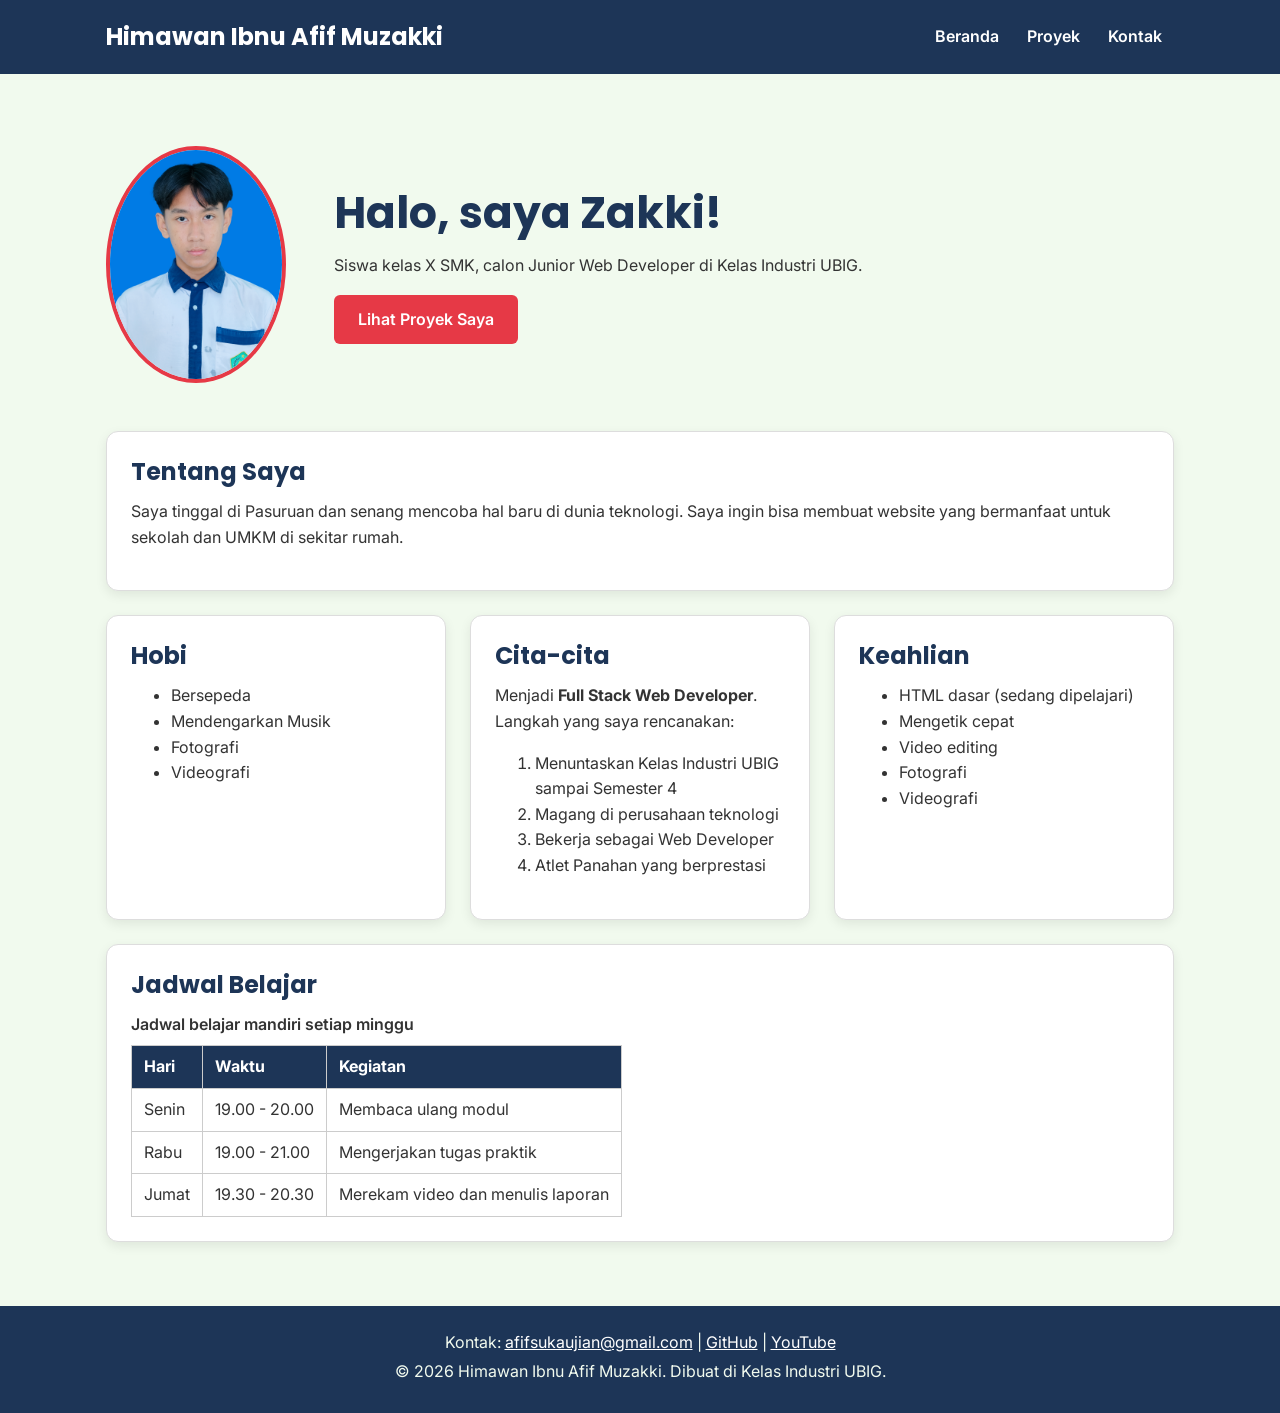
==== index.html @ b1a0d75b "feat: portofolio v1" ====
<!DOCTYPE html>
<html lang="id">
<head>
  <meta charset="UTF-8">
  <meta name="viewport" content="width=device-width, initial-scale=1.0">
  <title>Himawan Ibnu Afif Muzakki | Beranda</title>
  <link rel="preconnect" href="https://fonts.googleapis.com">
  <link rel="preconnect" href="https://fonts.gstatic.com" crossorigin>
  <link href="https://fonts.googleapis.com/css2?family=Inter:wght@400;600&family=Poppins:wght@600;700&display=swap" rel="stylesheet">
  <link rel="stylesheet" href="css/style.css">
</head>
<body>
  <header>
    <div class="container navbar">
      <h1>Himawan Ibnu Afif Muzakki</h1>
      <nav class="menu-laptop">
        <ul>
          <li><a href="index.html">Beranda</a></li>
          <li><a href="proyek.html">Proyek</a></li>
          <li><a href="kontak.html">Kontak</a></li>
        </ul>
      </nav>
      <!-- Tantangan: menu ponsel yang bisa dibuka-tutup -->
      <details class="menu-ponsel">
        <summary>Menu</summary>
        <nav>
          <ul>
            <li><a href="index.html">Beranda</a></li>
            <li><a href="proyek.html">Proyek</a></li>
            <li><a href="kontak.html">Kontak</a></li>
          </ul>
        </nav>
      </details>
    </div>
  </header>

  <main>
    <div class="container">
      <section class="hero">
        <img src="img/fotobiru.jpg" alt="Foto profil Andi Pratama" width="180">
        <div>
          <h2>Halo, saya Zakki!</h2>
          <p>Siswa kelas X SMK, calon Junior Web Developer di Kelas Industri UBIG.</p>
          <a href="proyek.html" class="tombol">Lihat Proyek Saya</a>
        </div>
      </section>

      <section class="kartu">
        <h2>Tentang Saya</h2>
        <p>Saya tinggal di Pasuruan dan senang mencoba hal baru di dunia teknologi. Saya ingin bisa membuat website yang bermanfaat untuk sekolah dan UMKM di sekitar rumah.</p>
      </section>

      <div class="daftar-kartu">
        <section class="kartu">
          <h2>Hobi</h2>
          <ul>
            <li>Bersepeda</li>
            <li>Mendengarkan Musik</li>
            <li>Fotografi</li>
            <li>Videografi</li>
          </ul>
        </section>

        <section class="kartu">
          <h2>Cita-cita</h2>
          <p>Menjadi <strong>Full Stack Web Developer</strong>. Langkah yang saya rencanakan:</p>
          <ol>
            <li>Menuntaskan Kelas Industri UBIG sampai Semester 4</li>
            <li>Magang di perusahaan teknologi</li>
            <li>Bekerja sebagai Web Developer</li>
            <li>Atlet Panahan yang berprestasi</li>
          </ol>
        </section>

        <section class="kartu">
          <h2>Keahlian</h2>
          <ul>
            <li>HTML dasar (sedang dipelajari)</li>
            <li>Mengetik cepat</li>
            <li>Video editing</li>
            <li>Fotografi</li>
            <li>Videografi</li>
          </ul>
        </section>
      </div>

      <section class="kartu">
        <h2>Jadwal Belajar</h2>
        <table>
          <caption>Jadwal belajar mandiri setiap minggu</caption>
          <thead>
            <tr>
              <th>Hari</th>
              <th>Waktu</th>
              <th>Kegiatan</th>
            </tr>
          </thead>
          <tbody>
            <tr>
              <td>Senin</td>
              <td>19.00 - 20.00</td>
              <td>Membaca ulang modul</td>
            </tr>
            <tr>
              <td>Rabu</td>
              <td>19.00 - 21.00</td>
              <td>Mengerjakan tugas praktik</td>
            </tr>
            <tr>
              <td>Jumat</td>
              <td>19.30 - 20.30</td>
              <td>Merekam video dan menulis laporan</td>
            </tr>
          </tbody>
        </table>
      </section>
    </div>
  </main>

  <footer>
    <p>Kontak: <a href="https://mail.google.com/mail/?view=cm&fs=1&to=afifsukaujian@gmail.com">afifsukaujian@gmail.com</a> |
      <a href="https://github.com/ZakkPi" target="_blank">GitHub</a> |
      <a href="https://www.youtube.com/" target="_blank">YouTube</a></p>
    <p>&copy; 2026 Himawan Ibnu Afif Muzakki. Dibuat di Kelas Industri UBIG.</p>
  </footer>
</body>
</html>
---- css/style.css ----
/* Gaya portofolio Andi Pratama
   Palet: #1D3557 (utama), #E63946 (aksen), #F1FAEE (latar)
   Huruf: Poppins (judul), Inter (isi)
   Tata letak: mobile first, titik ubah 768px (tablet) dan 1024px (laptop) */

/* 1. Reset */
* {
  box-sizing: border-box;
  margin: 0;
}

img {
  max-width: 100%;
  height: auto;
}

/* 2. Dasar halaman: warna dan huruf */
body {
  font-family: "Inter", Arial, sans-serif;
  font-size: 1rem;
  line-height: 1.6;
  color: #333333;
  background-color: #F1FAEE;
}

h1, h2, h3 {
  font-family: "Poppins", Arial, sans-serif;
  color: #1D3557;
  line-height: 1.3;
}

h2 {
  margin-bottom: 0.75rem;
}

p, ul, ol {
  margin-bottom: 1rem;
}

a {
  color: #E63946;
}

/* 3. Wadah, header, dan menu */
.container {
  max-width: 1100px;
  margin: 0 auto;
  padding: 0 1rem;
}

header {
  background-color: #1D3557;
  color: #FFFFFF;
  padding: 1rem 0;
}

header h1 {
  color: #FFFFFF;
  font-size: 1.5rem;
}

.navbar {
  display: flex;
  flex-wrap: wrap;
  justify-content: space-between;
  align-items: center;
  gap: 0.5rem;
}

nav ul {
  display: flex;
  gap: 0.25rem;
  padding: 0;
  margin: 0;
  list-style: none;
}

nav a {
  display: inline-block;
  padding: 0.5rem 0.75rem;
  border-radius: 6px;
  color: #FFFFFF;
  font-weight: 600;
  text-decoration: none;
}

/* Tantangan: menu ponsel buka-tutup dengan details */
.menu-laptop {
  display: none;
}

.menu-ponsel summary {
  padding: 0.5rem 0.75rem;
  border: 1px solid #FFFFFF;
  border-radius: 6px;
  font-weight: 600;
  cursor: pointer;
}

.menu-ponsel ul {
  flex-direction: column;
  margin-top: 0.5rem;
}

/* 4. Isi utama, hero, dan kartu */
main {
  padding: 1.5rem 0;
}

.hero {
  display: flex;
  flex-direction: column;
  align-items: center;
  gap: 1.5rem;
  padding: 1rem 0 2rem;
  text-align: center;
}

.hero img {
  border: 4px solid #E63946;
  border-radius: 50%;
}

.hero h2 {
  font-size: 2rem;
}

.tombol {
  display: inline-block;
  padding: 0.75rem 1.5rem;
  border-radius: 6px;
  background-color: #E63946;
  color: #FFFFFF;
  font-weight: 600;
  text-decoration: none;
}

.kartu {
  background-color: #FFFFFF;
  padding: 1rem;
  margin-bottom: 1.5rem;
  border: 1px solid #DDDDDD;
  border-radius: 12px;
  box-shadow: 0 4px 12px rgba(0, 0, 0, 0.08);
}

.daftar-kartu {
  display: flex;
  flex-wrap: wrap;
  gap: 1.5rem;
  margin-bottom: 1.5rem;
}

.daftar-kartu .kartu {
  flex: 1 1 280px;
  margin-bottom: 0;
}

article img {
  border-radius: 8px;
  border: 1px solid #DDDDDD;
}

/* 5. Tabel */
table {
  border-collapse: collapse;
}

caption {
  font-weight: 600;
  text-align: left;
  margin-bottom: 0.5rem;
}

th, td {
  border: 1px solid #CCCCCC;
  padding: 0.5rem 0.75rem;
  text-align: left;
}

th {
  background-color: #1D3557;
  color: #FFFFFF;
}

/* 6. Form */
label {
  font-weight: 600;
}

input, select, textarea {
  width: 100%;
  max-width: 22rem;
  padding: 0.6rem;
  margin-top: 0.25rem;
  border: 1px solid #CCCCCC;
  border-radius: 6px;
  font-family: inherit;
  font-size: 1rem;
}

button {
  padding: 0.75rem 1.5rem;
  border: none;
  border-radius: 6px;
  background-color: #E63946;
  color: #FFFFFF;
  font-family: inherit;
  font-size: 1rem;
  font-weight: 600;
  cursor: pointer;
}

/* 7. Footer */
footer {
  background-color: #1D3557;
  color: #F1FAEE;
  text-align: center;
  padding: 1.5rem;
}

footer p {
  margin-bottom: 0.25rem;
}

footer a {
  color: #FFFFFF;
}

/* 8. Tablet: lebar layar 768px ke atas */
@media (min-width: 768px) {
  .menu-laptop {
    display: block;
  }

  .menu-ponsel {
    display: none;
  }

  .hero {
    flex-direction: row;
    padding: 2rem 0 3rem;
    text-align: left;
  }

  .kartu {
    padding: 1.5rem;
  }
}

/* 9. Laptop: lebar layar 1024px ke atas */
@media (min-width: 1024px) {
  main {
    padding: 2.5rem 0;
  }

  .hero {
    gap: 3rem;
  }

  .hero h2 {
    font-size: 2.75rem;
  }
}
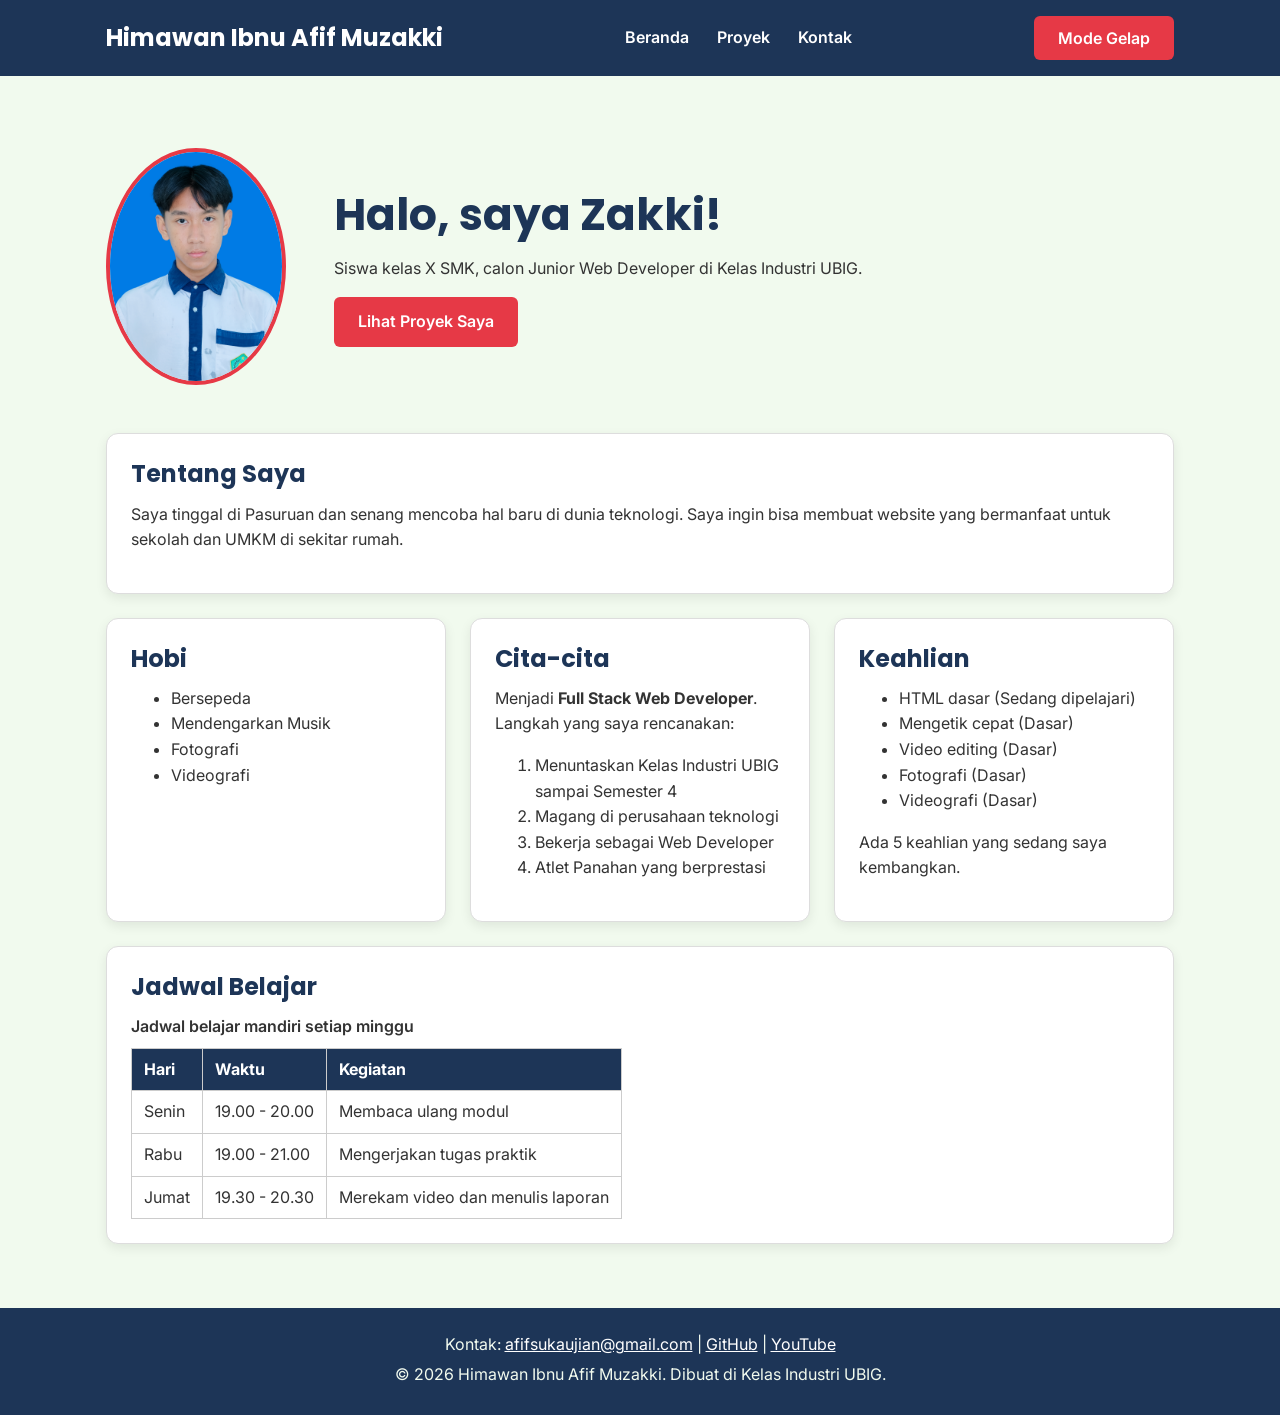
==== commit b7554d2b: "feat: tambah latihan javascript dasar" ====
--- a/index.html
+++ b/index.html
@@ -4,28 +4,33 @@
   <meta charset="UTF-8">
   <meta name="viewport" content="width=device-width, initial-scale=1.0">
   <title>Himawan Ibnu Afif Muzakki | Beranda</title>
+  <link rel="icon" href="fotobiru.jpg">
   <link rel="preconnect" href="https://fonts.googleapis.com">
   <link rel="preconnect" href="https://fonts.gstatic.com" crossorigin>
   <link href="https://fonts.googleapis.com/css2?family=Inter:wght@400;600&family=Poppins:wght@600;700&display=swap" rel="stylesheet">
   <link rel="stylesheet" href="css/style.css">
+  <script src="JS/main.js" defer></script>
+  <script src="JS/latihan.js" defer></script>
+  <script src="JS/logika.js" defer></script>
+  <script src="JS/kalkulator.js" defer></script>
 </head>
 <body>
   <header>
     <div class="container navbar">
       <h1>Himawan Ibnu Afif Muzakki</h1>
-      <nav class="menu-laptop">
+      <nav class="menu-laptop" aria-label="Navigasi utama">
         <ul>
-          <li><a href="index.html">Beranda</a></li>
+          <li><a href="index.html" aria-current="page">Beranda</a></li>
           <li><a href="proyek.html">Proyek</a></li>
           <li><a href="kontak.html">Kontak</a></li>
         </ul>
       </nav>
-      <!-- Tantangan: menu ponsel yang bisa dibuka-tutup -->
+      <button type="button" id="tombol-tema" aria-label="Ubah tema halaman" aria-pressed="false">Mode Gelap</button>
       <details class="menu-ponsel">
         <summary>Menu</summary>
-        <nav>
+        <nav aria-label="Navigasi utama">
           <ul>
-            <li><a href="index.html">Beranda</a></li>
+            <li><a href="index.html" aria-current="page">Beranda</a></li>
             <li><a href="proyek.html">Proyek</a></li>
             <li><a href="kontak.html">Kontak</a></li>
           </ul>
@@ -37,7 +42,7 @@
   <main>
     <div class="container">
       <section class="hero">
-        <img src="img/fotobiru.jpg" alt="Foto profil Andi Pratama" width="180">
+        <img src="img/fotobiru.jpg" alt="Foto profil Himawan Ibnu Afif Muzakki" width="180">
         <div>
           <h2>Halo, saya Zakki!</h2>
           <p>Siswa kelas X SMK, calon Junior Web Developer di Kelas Industri UBIG.</p>
@@ -74,13 +79,8 @@
 
         <section class="kartu">
           <h2>Keahlian</h2>
-          <ul>
-            <li>HTML dasar (sedang dipelajari)</li>
-            <li>Mengetik cepat</li>
-            <li>Video editing</li>
-            <li>Fotografi</li>
-            <li>Videografi</li>
-          </ul>
+          <ul id="daftar-skill"></ul>
+          <p id="jumlah-skill" aria-live="polite"></p>
         </section>
       </div>
 
--- a/css/style.css
+++ b/css/style.css
@@ -7,6 +7,7 @@
 * {
   box-sizing: border-box;
   margin: 0;
+  scroll-behavior: smooth;
 }
 
 img {
@@ -156,6 +157,28 @@
   margin-bottom: 0;
 }
 
+.filter {
+  display: flex;
+  flex-wrap: wrap;
+  gap: 0.5rem;
+  margin: 1rem 0;
+}
+
+.tombol-filter.aktif {
+  background-color: #1D3557;
+}
+
+.label {
+  display: inline-block;
+  padding: 0.2rem 0.6rem;
+  margin-bottom: 0.5rem;
+  border-radius: 999px;
+  background-color: #F1FAEE;
+  color: #1D3557;
+  font-size: 0.85rem;
+  font-weight: 600;
+}
+
 article img {
   border-radius: 8px;
   border: 1px solid #DDDDDD;
@@ -211,6 +234,57 @@
   cursor: pointer;
 }
 
+.form-status {
+  margin-top: 1rem;
+  font-weight: 600;
+}
+
+body.gelap {
+  color: #E5E7EB;
+  background-color: #111827;
+}
+
+body.gelap h1,
+body.gelap h2,
+body.gelap h3 {
+  color: #E5E7EB;
+}
+
+body.gelap header,
+body.gelap footer {
+  background-color: #0B1220;
+}
+
+body.gelap header h1 {
+  color: #FFFFFF;
+}
+
+body.gelap .kartu {
+  background-color: #1F2937;
+  border-color: #374151;
+}
+
+body.gelap .label {
+  background-color: #374151;
+  color: #F1FAEE;
+}
+
+body.gelap input,
+body.gelap select,
+body.gelap textarea {
+  color: #E5E7EB;
+  background-color: #111827;
+  border-color: #4B5563;
+}
+
+body.gelap th {
+  background-color: #0B1220;
+}
+
+body.gelap td {
+  border-color: #4B5563;
+}
+
 /* 7. Footer */
 footer {
   background-color: #1D3557;
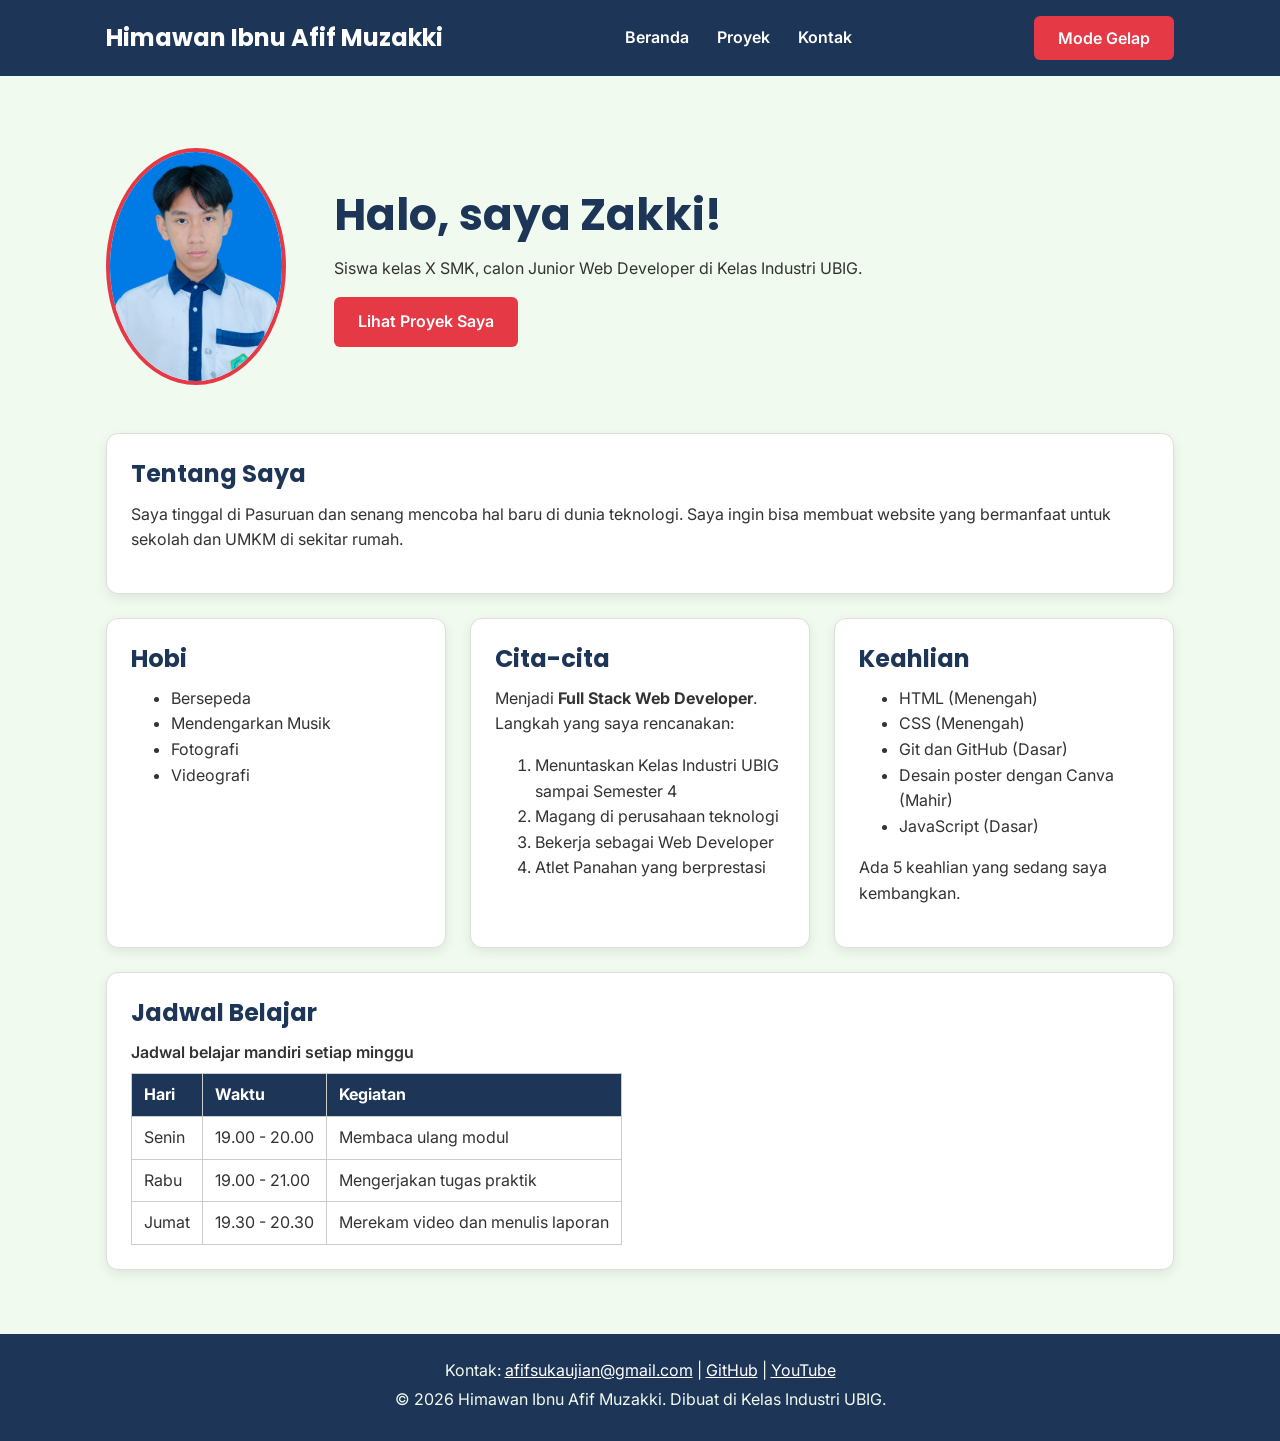
==== commit 82d01053: "feat: tampilkan repositori GitHub dan keahlian dari JSON" ====
--- a/index.html
+++ b/index.html
@@ -79,7 +79,8 @@
 
         <section class="kartu">
           <h2>Keahlian</h2>
-          <ul id="daftar-skill"></ul>
+          <ul id="daftar-skill">
+          </ul>
           <p id="jumlah-skill" aria-live="polite"></p>
         </section>
       </div>
